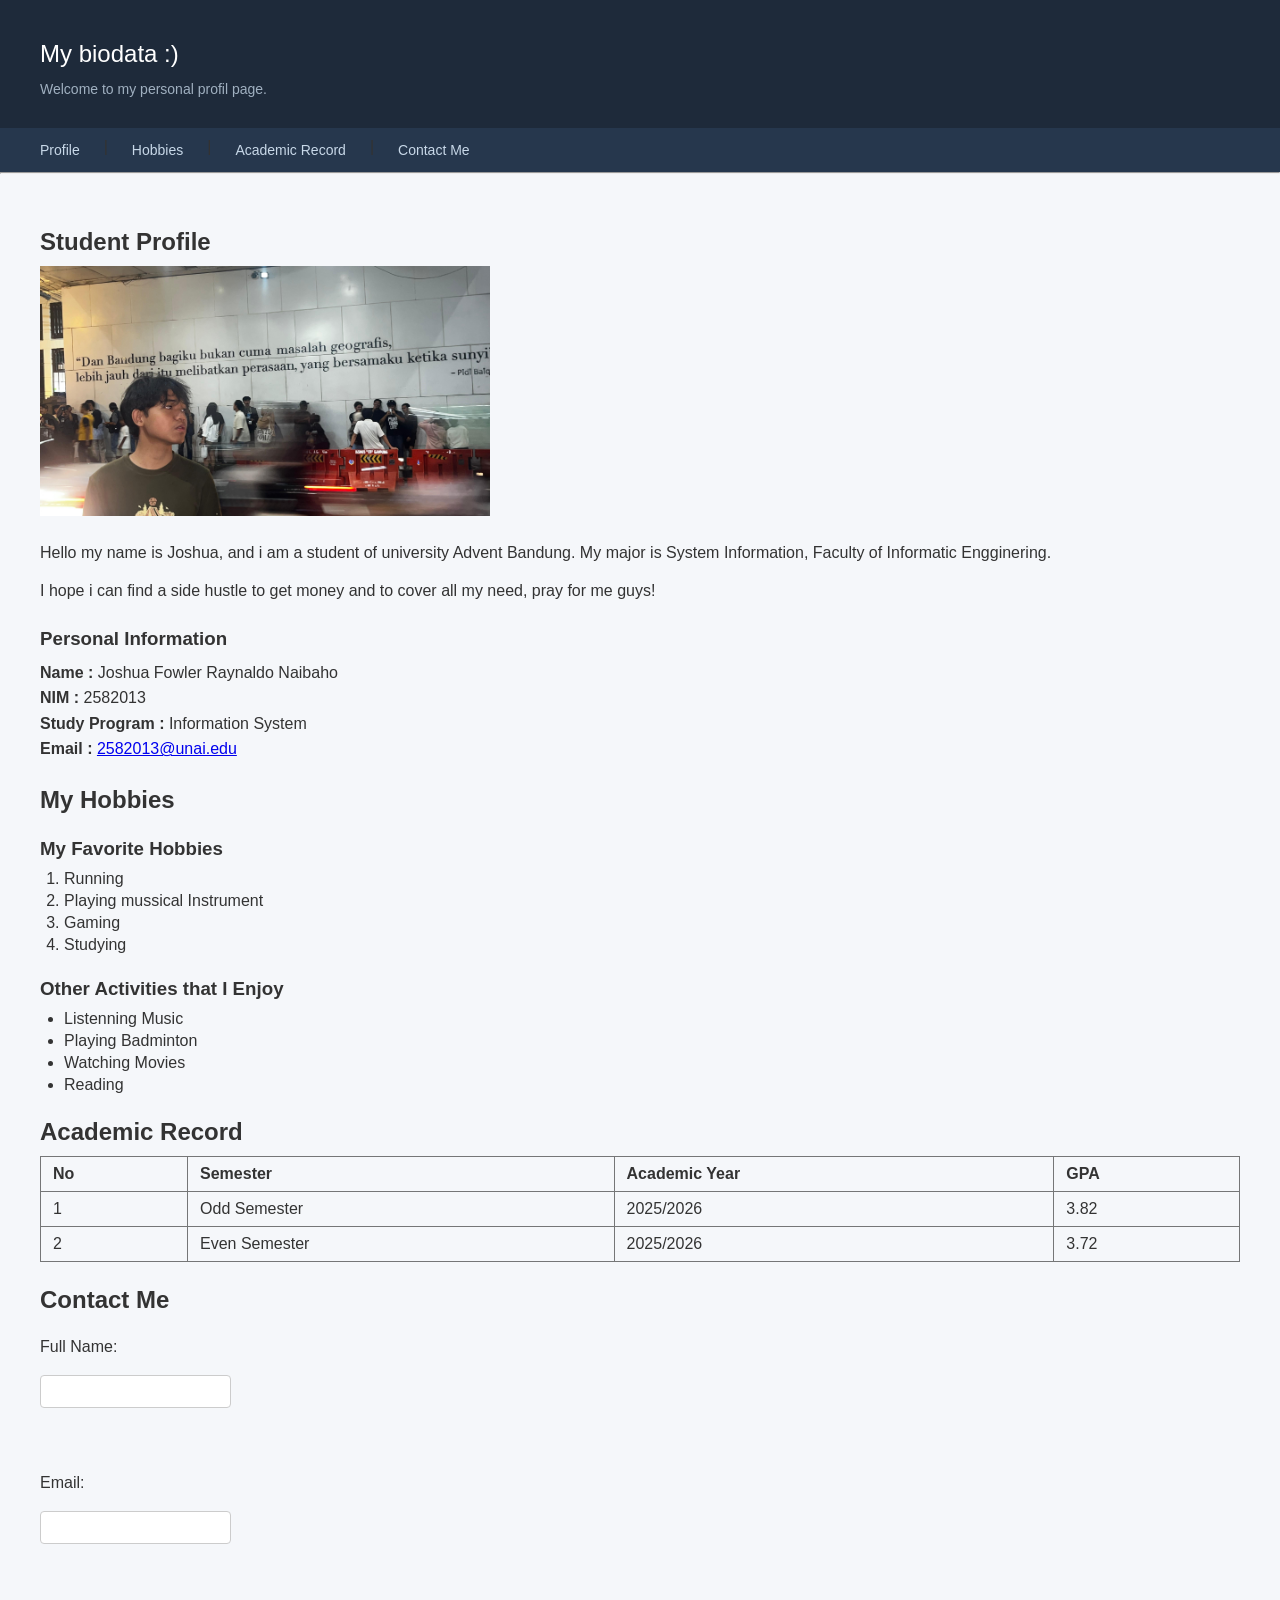
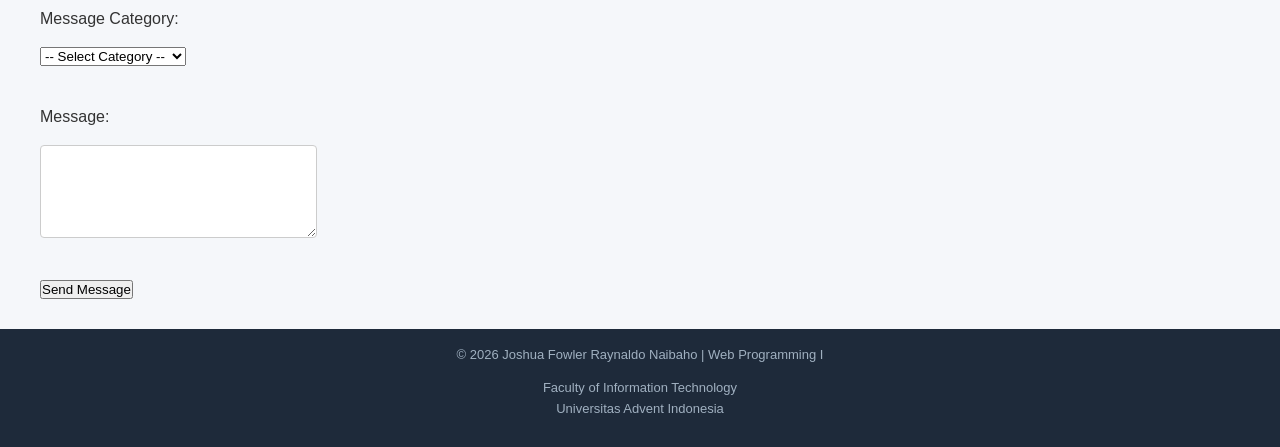
==== About me.html @ 4ed5506d "Add files via upload" ====
<!DOCTYPE html>
<html lang="en">

<head>
    <meta charset="UTF-8">
    <meta name="viewport" content="width=device-width, initial-scale=1.0">
    <title>Student Biodata</title>
    <link rel ="stylesheet" href="style.css">
</head>

<body>

    <header>
        <h1>My biodata :)</h1>
        <p>Welcome to my personal profil page.</p>
    </header>

    <nav>
        <a href="#profile">Profile</a> |
        <a href="#hobbies">Hobbies</a> |
        <a href="#academic">Academic Record</a> |
        <a href="#contact">Contact Me</a>
    </nav>

    <hr>

    <main>
        <section id="profile">
            <h2>Student Profile</h2>
            <img
                src="Foto-Liburan-Bandung.jpeg"
                alt="My photo"
                width="450"
                height="250"
            >
            <br>
            <p>
                Hello my name is Joshua, and i am a student of university Advent Bandung.
                My major is System Information, Faculty of Informatic Engginering.
            </p>
            <p>
                I hope i can find a side hustle to get money and to cover all my need,
                pray for me guys!
            </p>

            <h3>Personal Information</h3>
            <p>
                <strong>Name :</strong> Joshua Fowler Raynaldo Naibaho <br>
                <strong>NIM :</strong> 2582013 <br>
                <strong>Study Program :</strong> Information System <br>
                <strong>Email :</strong>
                <a href="mailto:2582013@unai.edu">2582013@unai.edu</a>
            </p>
        </section>

        <section id="hobbies">
            <h2>My Hobbies</h2>
            <h3>My Favorite Hobbies</h3>
            <ol>
                <li>Running</li>
                <li>Playing mussical Instrument</li>
                <li>Gaming</li>
                <li>Studying</li>
            </ol>
            <h3>Other Activities that I Enjoy</h3>
            <ul>
                <li>Listenning Music</li>
                <li>Playing Badminton</li>
                <li>Watching Movies</li>
                <li>Reading</li>
            </ul>
        </section>

        <section id="academic">
            <h2>Academic Record</h2>
            <table border="1">
                <thead>
                    <tr>
                        <th>No</th>
                        <th>Semester</th>
                        <th>Academic Year</th>
                        <th>GPA</th>
                    </tr>
                </thead>
                <tbody>
                    <tr>
                        <td>1</td>
                        <td>Odd Semester</td>
                        <td>2025/2026</td>
                        <td>3.82</td>
                    </tr>
                    <tr>
                        <td>2</td>
                        <td>Even Semester</td>
                        <td>2025/2026</td>
                        <td>3.72</td>
                    </tr>
                </tbody>
            </table>
        </section>

        <section id="contact">
            <h2>Contact Me</h2>
            <form action="#" method="post">
                <label for="fullName">Full Name:</label><br>
                <input
                    type="text"
                    id="fullName"
                    name="fullName"
                    minlength="3"
                    maxlength="50"
                    required
                ><br><br>

                <label for="email">Email:</label><br>
                <input
                    type="email"
                    id="email"
                    name="email"
                    required
                ><br><br>

                <label for="category">Message Category:</label><br>
                <select id="category" name="category">
                    <option value="">-- Select Category --</option>
                    <option value="academic">Academic</option>
                    <option value="project">Project Collaboration</option>
                    <option value="general">General</option>
                </select><br><br>

                <label for="message">Message:</label><br>
                <textarea
                    id="message"
                    name="message"
                    rows="5"
                    cols="30"
                    minlength="10"
                    maxlength="500"
                    required
                ></textarea><br><br>

                <button type="submit">Send Message</button>
            </form>
        </section>
    </main>

    <footer>
        <p>&copy; 2026 Joshua Fowler Raynaldo Naibaho | Web Programming I</p>

        <p>
            Faculty of Information Technology<br>
            Universitas Advent Indonesia
        </p>
    </footer>
</body>
</html>
---- style.css ----
*{
    margin: 0;
    padding: 0;
    box-sizing: border-box;
}

body {
  font-family: Arial, sans-serif;
  background-color: #f5f7fa;
  color: #333333;
}

/* header */

header {
  background-color: #1e2a3a;
  color: #ffffff;
  padding: 16px 40px;
}

header h1 {
  font-size: 24px;
  font-weight: 500;
}

header p {
  color: #a0b0c0;
  font-size: 14px;
  margin-top: 6px;
}

/* navigation bar */

nav {
  background-color: #26374d;
  padding: 10px 40px;
  display: flex;
  gap: 24px;
}

nav a {
  color: #c8d8e8;
  text-decoration: none;
  font-size: 14px;
  padding: 4px 0;
}

nav a:hover {
  color: #ffffff;
  border-bottom: 2px solid #5b9bd5;
}

/* main */

main {
  padding: 30px 40px;
  background-color: #f5f7fa;
  min-height: 60vh;
}

/* jarak konten */

h1, h2, h3 {
  margin-top: 24px;
  margin-bottom: 10px;
}

p {
  margin-bottom: 12px;
  line-height: 1.6;
}

ul, ol {
  margin-left: 24px;
  margin-bottom: 16px;
}

li {
  margin-bottom: 4px;
}

table {
  border-collapse: collapse;
  width: 100%;
  margin-bottom: 20px;
}

th, td {
  border: 1.5px solid #757677;
  padding: 8px 12px;
  text-align: left;
}

img {
  margin-bottom: 20px;
}

label {
  display: block;
  margin-top: 24px;
  margin-bottom: 1px;
}

input, textarea {
  display: block;
  padding: 8px 10px;
  margin-bottom: 6px;
  border: 1px solid #ccc;
  border-radius: 4px;
}

/* footer */

footer {
  background-color: #1e2a3a;
  color: #a0b0c0;
  text-align: center;
  padding: 16px 40px;
  font-size: 13px;
}
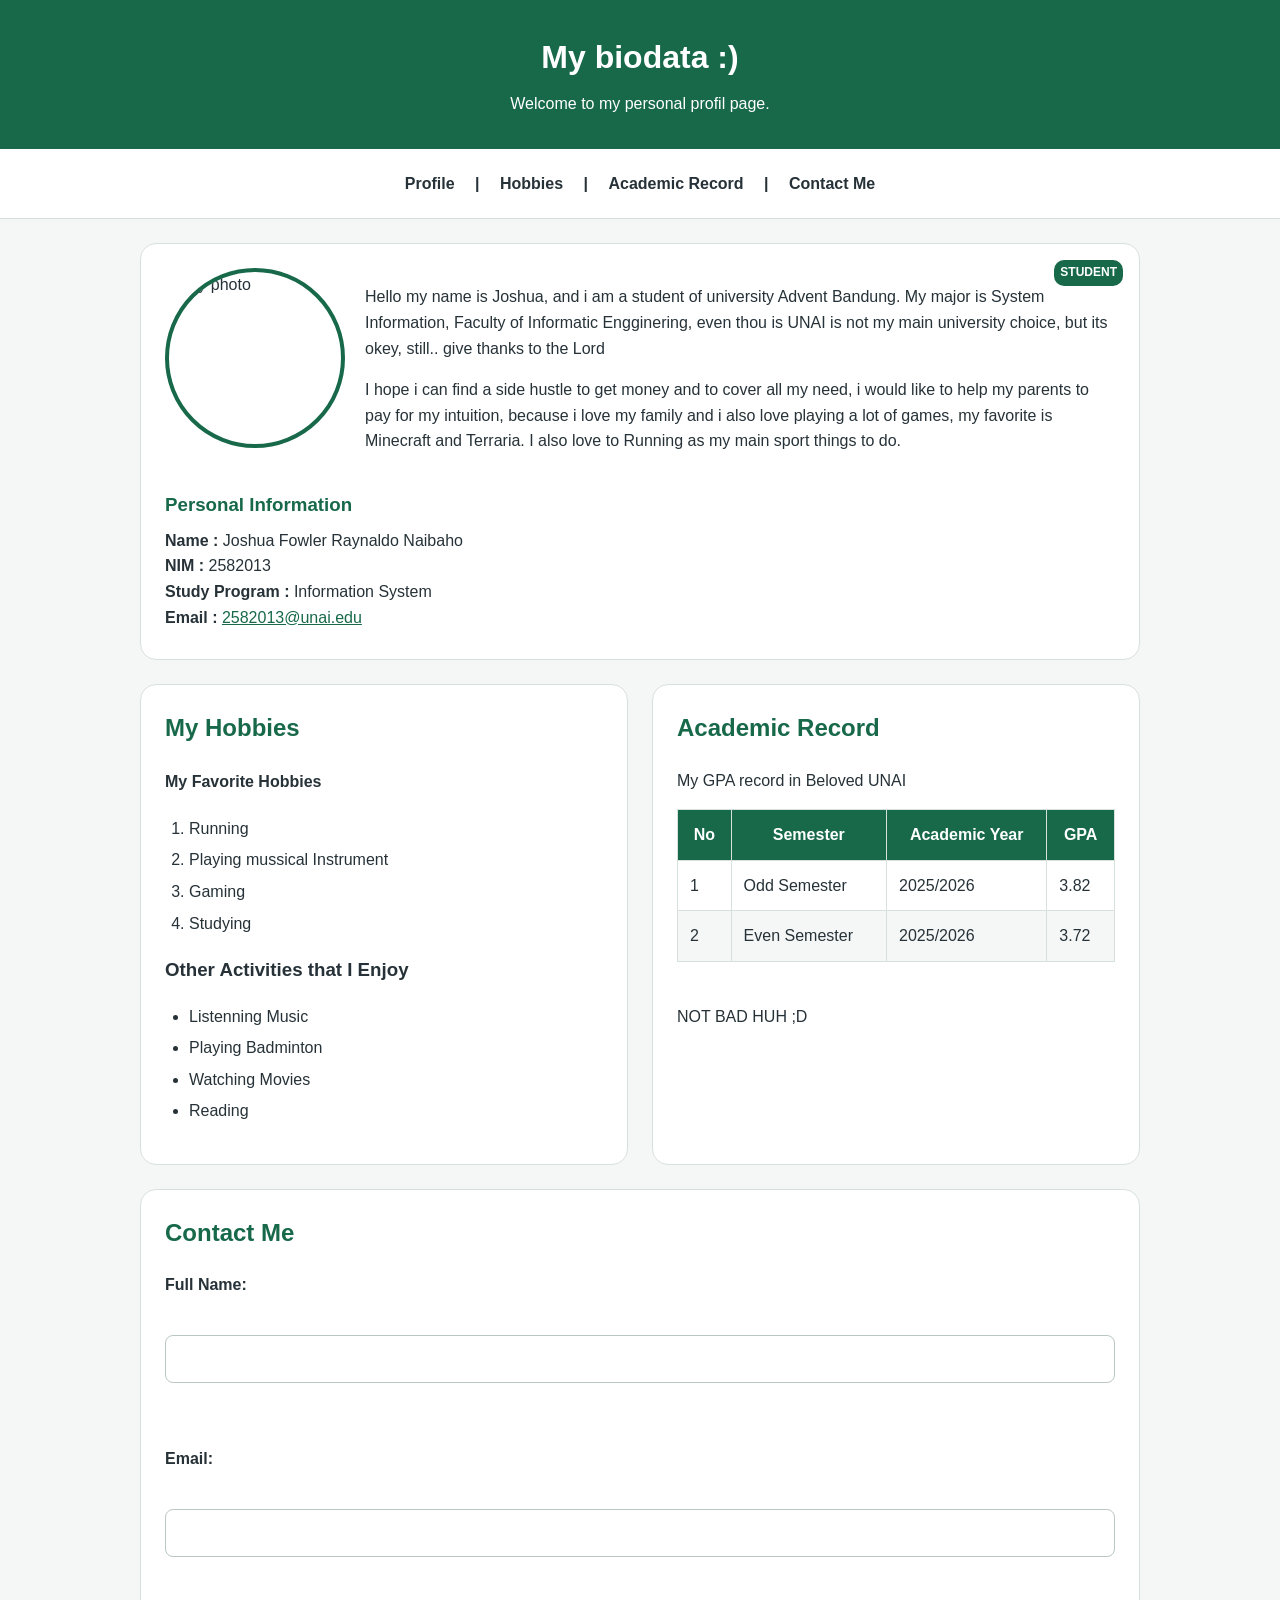
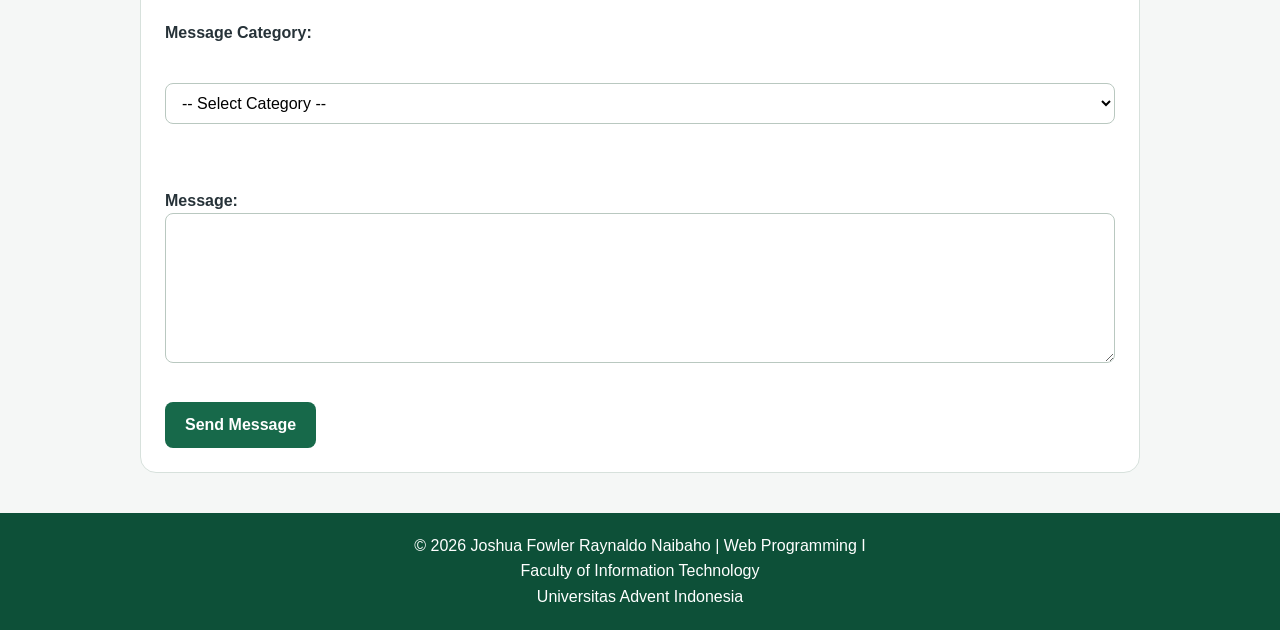
==== commit b7953483: "Menambahkan div class untuk styling" ====
--- a/About me.html
+++ b/About me.html
@@ -1,156 +1,179 @@
-<!DOCTYPE html>
-<html lang="en">
-
-<head>
-    <meta charset="UTF-8">
-    <meta name="viewport" content="width=device-width, initial-scale=1.0">
-    <title>Student Biodata</title>
-    <link rel ="stylesheet" href="style.css">
-</head>
-
-<body>
-
-    <header>
-        <h1>My biodata :)</h1>
-        <p>Welcome to my personal profil page.</p>
-    </header>
-
-    <nav>
-        <a href="#profile">Profile</a> |
-        <a href="#hobbies">Hobbies</a> |
-        <a href="#academic">Academic Record</a> |
-        <a href="#contact">Contact Me</a>
-    </nav>
-
-    <hr>
-
-    <main>
-        <section id="profile">
-            <h2>Student Profile</h2>
-            <img
-                src="Foto-Liburan-Bandung.jpeg"
-                alt="My photo"
-                width="450"
-                height="250"
-            >
-            <br>
-            <p>
-                Hello my name is Joshua, and i am a student of university Advent Bandung.
-                My major is System Information, Faculty of Informatic Engginering.
-            </p>
-            <p>
-                I hope i can find a side hustle to get money and to cover all my need,
-                pray for me guys!
-            </p>
-
-            <h3>Personal Information</h3>
-            <p>
-                <strong>Name :</strong> Joshua Fowler Raynaldo Naibaho <br>
-                <strong>NIM :</strong> 2582013 <br>
-                <strong>Study Program :</strong> Information System <br>
-                <strong>Email :</strong>
-                <a href="mailto:2582013@unai.edu">2582013@unai.edu</a>
-            </p>
-        </section>
-
-        <section id="hobbies">
-            <h2>My Hobbies</h2>
-            <h3>My Favorite Hobbies</h3>
-            <ol>
-                <li>Running</li>
-                <li>Playing mussical Instrument</li>
-                <li>Gaming</li>
-                <li>Studying</li>
-            </ol>
-            <h3>Other Activities that I Enjoy</h3>
-            <ul>
-                <li>Listenning Music</li>
-                <li>Playing Badminton</li>
-                <li>Watching Movies</li>
-                <li>Reading</li>
-            </ul>
-        </section>
-
-        <section id="academic">
-            <h2>Academic Record</h2>
-            <table border="1">
-                <thead>
-                    <tr>
-                        <th>No</th>
-                        <th>Semester</th>
-                        <th>Academic Year</th>
-                        <th>GPA</th>
-                    </tr>
-                </thead>
-                <tbody>
-                    <tr>
-                        <td>1</td>
-                        <td>Odd Semester</td>
-                        <td>2025/2026</td>
-                        <td>3.82</td>
-                    </tr>
-                    <tr>
-                        <td>2</td>
-                        <td>Even Semester</td>
-                        <td>2025/2026</td>
-                        <td>3.72</td>
-                    </tr>
-                </tbody>
-            </table>
-        </section>
-
-        <section id="contact">
-            <h2>Contact Me</h2>
-            <form action="#" method="post">
-                <label for="fullName">Full Name:</label><br>
-                <input
-                    type="text"
-                    id="fullName"
-                    name="fullName"
-                    minlength="3"
-                    maxlength="50"
-                    required
-                ><br><br>
-
-                <label for="email">Email:</label><br>
-                <input
-                    type="email"
-                    id="email"
-                    name="email"
-                    required
-                ><br><br>
-
-                <label for="category">Message Category:</label><br>
-                <select id="category" name="category">
-                    <option value="">-- Select Category --</option>
-                    <option value="academic">Academic</option>
-                    <option value="project">Project Collaboration</option>
-                    <option value="general">General</option>
-                </select><br><br>
-
-                <label for="message">Message:</label><br>
-                <textarea
-                    id="message"
-                    name="message"
-                    rows="5"
-                    cols="30"
-                    minlength="10"
-                    maxlength="500"
-                    required
-                ></textarea><br><br>
-
-                <button type="submit">Send Message</button>
-            </form>
-        </section>
-    </main>
-
-    <footer>
-        <p>&copy; 2026 Joshua Fowler Raynaldo Naibaho | Web Programming I</p>
-
-        <p>
-            Faculty of Information Technology<br>
-            Universitas Advent Indonesia
-        </p>
-    </footer>
-</body>
-</html>
+<!DOCTYPE html>
+<html lang="en">
+
+<head>
+    <meta charset="UTF-8">
+    <meta name="viewport" content="width=device-width, initial-scale=1.0">
+    <title>Student Biodata</title>
+    <link rel ="stylesheet" href="style.css">
+</head>
+
+<body>
+
+    <header>
+        <h1>My biodata :)</h1>
+        <p>Welcome to my personal profil page.</p>
+    </header>
+
+    <nav>
+        <a href="#profile">Profile</a> |
+        <a href="#hobbies">Hobbies</a> |
+        <a href="#academic">Academic Record</a> |
+        <a href="#contact">Contact Me</a>
+    </nav>
+
+
+
+    <main class="content-grid">
+        <section id="profile" class="profile">
+        <span class="badge">STUDENT</span>
+
+            <!-- BAGIAN ATAS: Foto (Kiri) + 2 Paragraf (Kanan) -->
+        <div class="profile-top">
+            <img class="profile-photo" src="profil.png" alt="My photo">
+        
+        <div class="profile-bio">
+            <p>
+                Hello my name is Joshua, and i am a student of university Advent Bandung.
+                My major is System Information, Faculty of Informatic Engginering, 
+                even thou is UNAI is not my main university choice, but its okey, still.. 
+                give thanks to the Lord
+            </p>
+            <p>
+                I hope i can find a side hustle to get money and to cover all my need, 
+                i would like to help my parents to pay for my intuition, because i love my family 
+                and i also love playing a lot of games, my favorite is Minecraft and Terraria. I also 
+                love to Running as my main sport things to do.
+            </p>
+        </div>
+    </div>
+
+    
+    <div class="profile-info">
+        <h3>Personal Information</h3>
+        <p>
+            <strong>Name :</strong> Joshua Fowler Raynaldo Naibaho <br>
+            <strong>NIM :</strong> 2582013 <br>
+            <strong>Study Program :</strong> Information System <br>
+            <strong>Email :</strong> <a href="mailto:2582013@unai.edu">2582013@unai.edu</a>
+        </p>
+    </div>
+</section>
+
+        <section id="hobbies">
+            <h2>My Hobbies</h2>
+            <h4>My Favorite Hobbies</h4>
+
+            <ol>
+                <li>Running</li>
+                <li>Playing mussical Instrument</li>
+                <li>Gaming</li>
+                <li>Studying</li>
+            </ol>
+    
+            <h3>Other Activities that I Enjoy</h3>
+            <ul>
+                <li>Listenning Music</li>
+                <li>Playing Badminton</li>
+                <li>Watching Movies</li>
+                <li>Reading</li>
+            </ul>
+        </section>
+
+        <section id="academic">
+            <h2>Academic Record</h2>
+            <p>My GPA record in Beloved UNAI</p>
+            <div class="table-container">
+                
+            </div>
+            <table>
+                <thead>
+                    <tr>
+                        <th>No</th>
+                        <th>Semester</th>
+                        <th>Academic Year</th>
+                        <th>GPA</th>
+                    </tr>
+                </thead>
+                <tbody>
+                    <tr>
+                        <td>1</td>
+                        <td>Odd Semester</td>
+                        <td>2025/2026</td>
+                        <td>3.82</td>
+                    </tr>
+                    <tr>
+                        <td>2</td>
+                        <td>Even Semester</td>
+                        <td>2025/2026</td>
+                        <td>3.72</td>
+                    </tr>
+                </tbody>
+            </table>
+            <br>
+            <p>NOT BAD HUH ;D</p>
+        </section>
+
+        <section id="contact">
+            <h2>Contact Me</h2>
+            <form action="#" method="post">
+                <div class="form-group">
+                    <label for="fullName">Full Name:</label><br>
+                <input
+                    type="text"
+                    id="fullName"
+                    name="fullName"
+                    minlength="3"
+                    maxlength="50"
+                    required
+                ><br><br>
+                </div>
+
+                <div class="form-group">
+                    <label for="email">Email:</label><br>
+                <input
+                    type="email"
+                    id="email"
+                    name="email"
+                    required
+                ><br><br>
+                </div>
+                
+                <div class="form-group">
+                    <label for="category">Message Category:</label><br>
+                <select id="category" name="category">
+                    <option value="">-- Select Category --</option>
+                    <option value="academic">Academic</option>
+                    <option value="project">Project Collaboration</option>
+                    <option value="general">General</option>
+                </select><br><br>
+                </div>
+                
+                <div class="form-gorup">
+                    <label for="message">Message:</label><br>
+                <textarea
+                    id="message"
+                    name="message"
+                    rows="5"
+                    cols="30"
+                    minlength="10"
+                    maxlength="500"
+                    required
+                ></textarea><br><br>
+                </div>
+                
+                <button type="submit">Send Message</button>
+            </form>
+        </section>
+    </main>
+
+    <footer>
+        <p>&copy; 2026 Joshua Fowler Raynaldo Naibaho | Web Programming I</p>
+
+        <p>
+            Faculty of Information Technology<br>
+            Universitas Advent Indonesia
+        </p>
+    </footer>
+</body>
+</html>
--- a/style.css
+++ b/style.css
@@ -1,121 +1,249 @@
-*{
-    margin: 0;
-    padding: 0;
-    box-sizing: border-box;
-}
-
-body {
-  font-family: Arial, sans-serif;
-  background-color: #f5f7fa;
-  color: #333333;
-}
-
-/* header */
-
-header {
-  background-color: #1e2a3a;
-  color: #ffffff;
-  padding: 16px 40px;
-}
-
-header h1 {
-  font-size: 24px;
-  font-weight: 500;
-}
-
-header p {
-  color: #a0b0c0;
-  font-size: 14px;
-  margin-top: 6px;
-}
-
-/* navigation bar */
-
-nav {
-  background-color: #26374d;
-  padding: 10px 40px;
-  display: flex;
-  gap: 24px;
-}
-
-nav a {
-  color: #c8d8e8;
-  text-decoration: none;
-  font-size: 14px;
-  padding: 4px 0;
-}
-
-nav a:hover {
-  color: #ffffff;
-  border-bottom: 2px solid #5b9bd5;
-}
-
-/* main */
-
-main {
-  padding: 30px 40px;
-  background-color: #f5f7fa;
-  min-height: 60vh;
-}
-
-/* jarak konten */
-
-h1, h2, h3 {
-  margin-top: 24px;
-  margin-bottom: 10px;
-}
-
-p {
-  margin-bottom: 12px;
-  line-height: 1.6;
-}
-
-ul, ol {
-  margin-left: 24px;
-  margin-bottom: 16px;
-}
-
-li {
-  margin-bottom: 4px;
-}
-
-table {
-  border-collapse: collapse;
-  width: 100%;
-  margin-bottom: 20px;
-}
-
-th, td {
-  border: 1.5px solid #757677;
-  padding: 8px 12px;
-  text-align: left;
-}
-
-img {
-  margin-bottom: 20px;
-}
-
-label {
-  display: block;
-  margin-top: 24px;
-  margin-bottom: 1px;
-}
-
-input, textarea {
-  display: block;
-  padding: 8px 10px;
-  margin-bottom: 6px;
-  border: 1px solid #ccc;
-  border-radius: 4px;
-}
-
-/* footer */
-
-footer {
-  background-color: #1e2a3a;
-  color: #a0b0c0;
-  text-align: center;
-  padding: 16px 40px;
-  font-size: 13px;
-}
-
+/* Definisikan Global Styling */
+* {
+    box-sizing: border-box;
+}
+
+body {
+    margin: 0;
+    font-family: Arial, Helvetica, sans-serif;
+    font-size: 1rem;
+    line-height: 1.6;
+    color: #263238;
+    background-color: #f5f7f6;
+}
+
+img {
+    max-width: 100%;
+    height: auto;
+}
+
+a {
+    color: #17694a;
+}
+
+/* Styling untuk Header */
+header {
+    padding: 32px 20px;
+    background-color: #17694a;
+    color: white;
+    text-align: center;
+}
+
+header h1 {
+    margin: 0;
+    font-size: 2rem;
+}
+
+header p {
+    margin: 8px 0 0;
+}
+
+/* Styling untuk Navigation */
+nav {
+    font-weight: bolder;
+    padding: 14px 20px;
+    background-color: white;
+    border-bottom: 1px solid #d7e1dc;
+    text-align: center;
+}
+
+nav a {
+    color:#263238;
+    text-decoration: none;
+    padding: 8px 16px;         
+    border-radius: 6px;         
+    display: inline-block;     
+    transition: all 0.3s ease;
+}
+
+nav a:hover {
+     color:#14513a;
+    text-decoration: underline;
+    transform: translateY(-3px);
+}
+
+/* Styling untuk Main */
+main {
+    width: 90%;
+    max-width: 1000px;
+    margin: 24px auto;
+}
+
+/* Memilih class content-grid */
+.content-grid {
+    display: grid;
+    grid-template-columns: 1fr;
+    gap: 24px;
+}
+
+/* Styling untuk Section - Box */
+section {
+    padding: 24px;
+    background-color: white;
+    border: 1px solid #d7e1dc;
+    border-radius: 16px;
+}
+
+section h2 {
+    margin-top: 0;
+    color: #17694a;
+}
+
+/* Profile Section Flexbox */
+.profile {
+    position: relative;
+    text-align: left;
+}
+
+.profile-top {
+    display: flex;
+    gap: 20px;
+    align-items: flex-start;
+    margin-bottom: 20px; /* Jarak ke Personal Information di bawah */
+}
+
+.profile-photo {
+    width: 180px;
+    aspect-ratio: 1/1;
+    object-fit: cover;
+    border-radius: 50%;
+    border: 4px solid #17694a;
+    flex-shrink: 0;           /* Agar foto tidak memipih saat layar menyempit */
+}
+
+.profile-bio {
+    flex: 1;
+}
+
+.profile-info h2, .profile-info h3 {
+    margin-bottom: 8px;
+    color: #17694a;
+}
+
+.profile-info p {
+    margin: 5px 0;
+}
+
+.badge {
+    position: absolute;
+    top: 16px;
+    right: 16px;
+    padding: 3px 6px;
+    background-color: #17694a;
+    color: white;
+    border-radius: 10px;
+    font-size: 0.75rem;
+    font-weight: bold;
+}
+
+#hobbies ol, #hobbies ul {
+    padding-left: 24px;
+}
+
+#hobbies li {
+    margin-bottom: 6px;
+}
+
+.table-container {
+    width: 100%;
+    overflow-x: auto;
+}
+
+table {
+    width: 100%;
+    border-collapse: collapse;
+}
+
+th, td {
+    padding: 12px;
+    border: 1px solid #d7e1dc;
+}
+
+th {
+    background-color: #17694a;
+    color: white;
+}
+
+tbody tr:nth-child(even) {
+    background-color: #f5f7f6;
+}
+
+form {
+    display: grid;
+    gap: 6px;
+}
+
+.form-group {
+    display: grid;
+    gap: 6px;
+}
+
+label {
+    font-weight: bold;
+}
+
+input, select, textarea {
+    width: 100%;
+    padding: 10px 12px;
+    border: 1px solid #b9c8c0;
+    border-radius: 8px;
+    font: inherit;
+    background-color: white;
+}
+
+textarea {
+    min-height: 120px;
+    resize: vertical;
+}
+
+input:focus, select:focus, textarea:focus {
+    outline: 2px solid #17694a;
+    outline-offset: 2px;
+}
+
+button {
+    width: fit-content;
+    padding: 10px 20px;
+    border: none;
+    border-radius: 8px;
+    background-color: #17694a;
+    color: white;
+    font: inherit;
+    font-weight: bold;
+    cursor: pointer;
+}
+
+button:hover {
+    background-color: #0d5038;
+}
+
+#contact {
+    grid-column: auto;
+}
+
+footer {
+    margin-top: 40px;
+    padding: 20px;
+    background-color: #0d5038;
+    color: white;
+    text-align: center;
+}
+
+footer p {
+    margin: 0;
+}
+
+/* Responsif untuk Layar Laptop / Tablet */
+@media (min-width: 769px) {
+    .profile {
+        flex-direction: row;     /* Foto di KIRI, Teks di KANAN */
+        align-items: flex-start; /* Meratakan posisi atas foto dan teks */
+    }
+    
+    .content-grid {
+        grid-template-columns: repeat(2, minmax(0, 1fr));
+    }
+    
+    .profile { grid-column: 1 / -1; }
+    #contact { grid-column: 1 / -1; }
+}
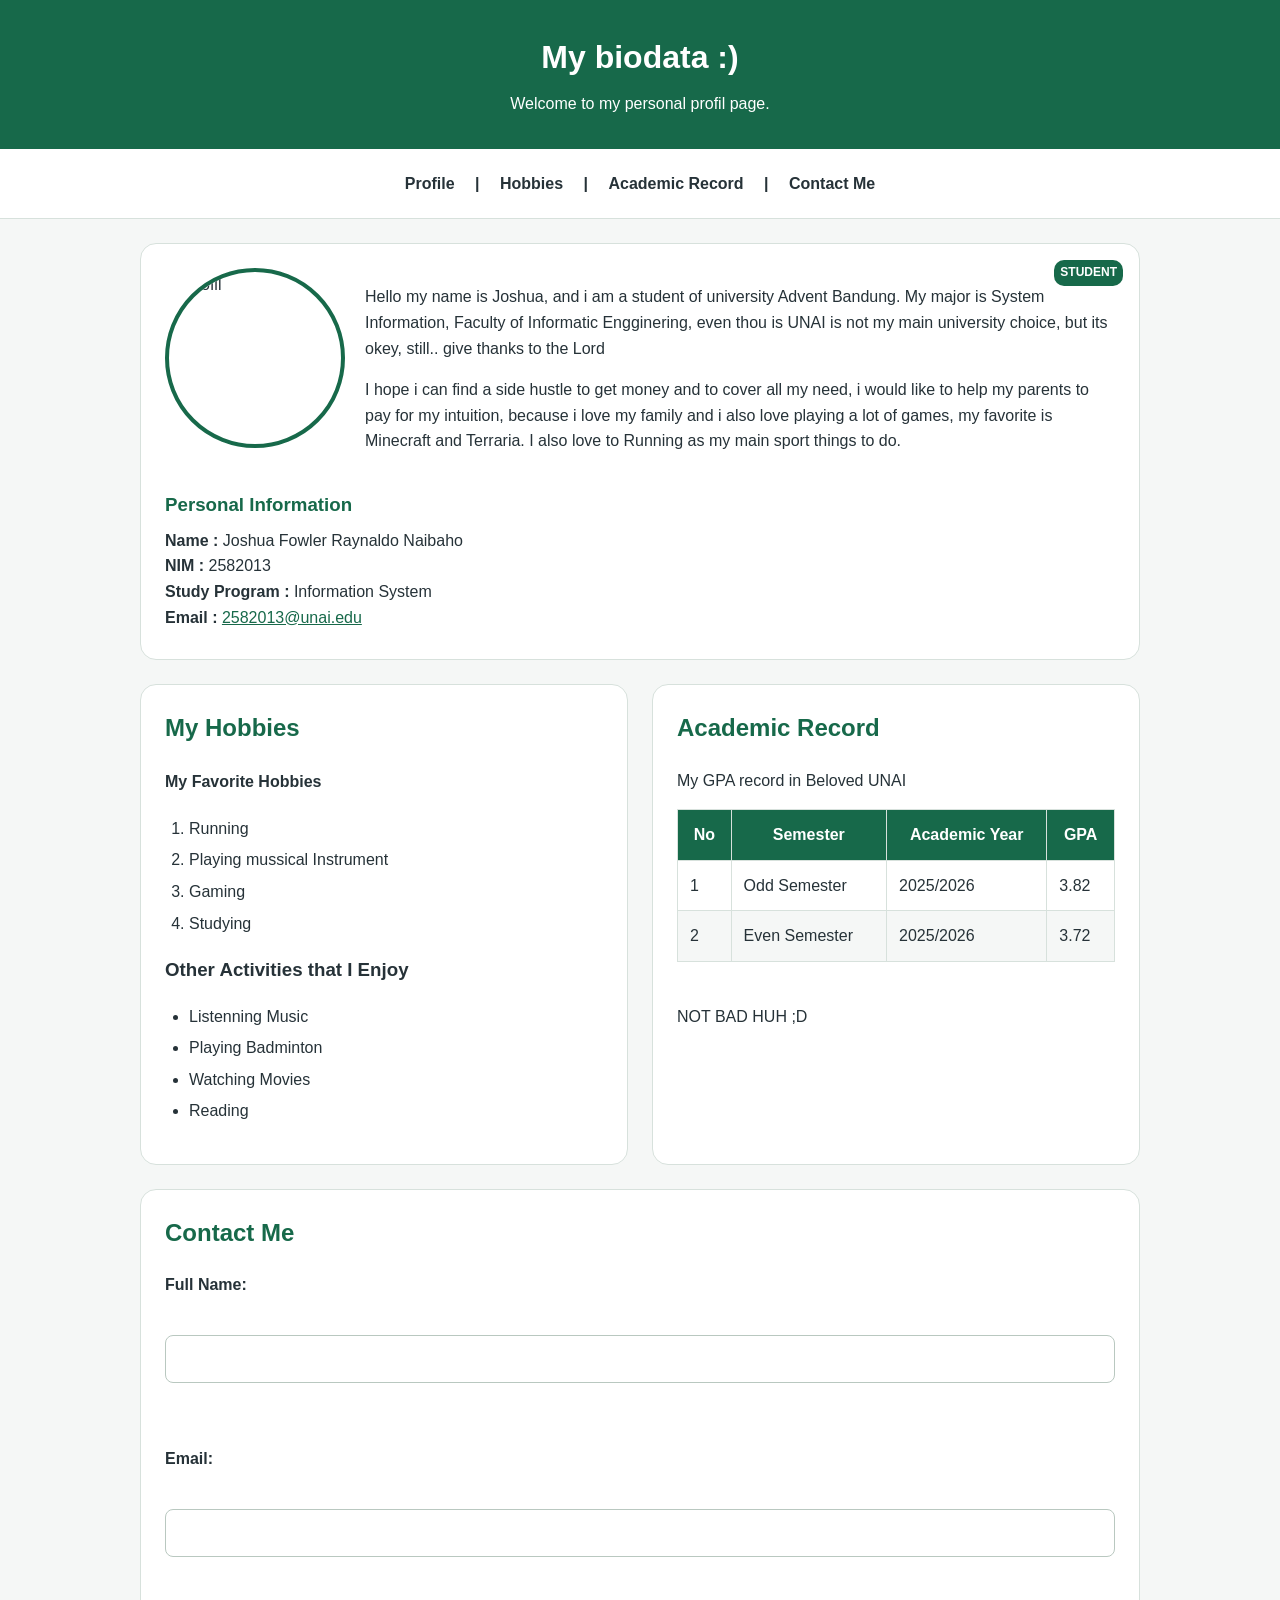
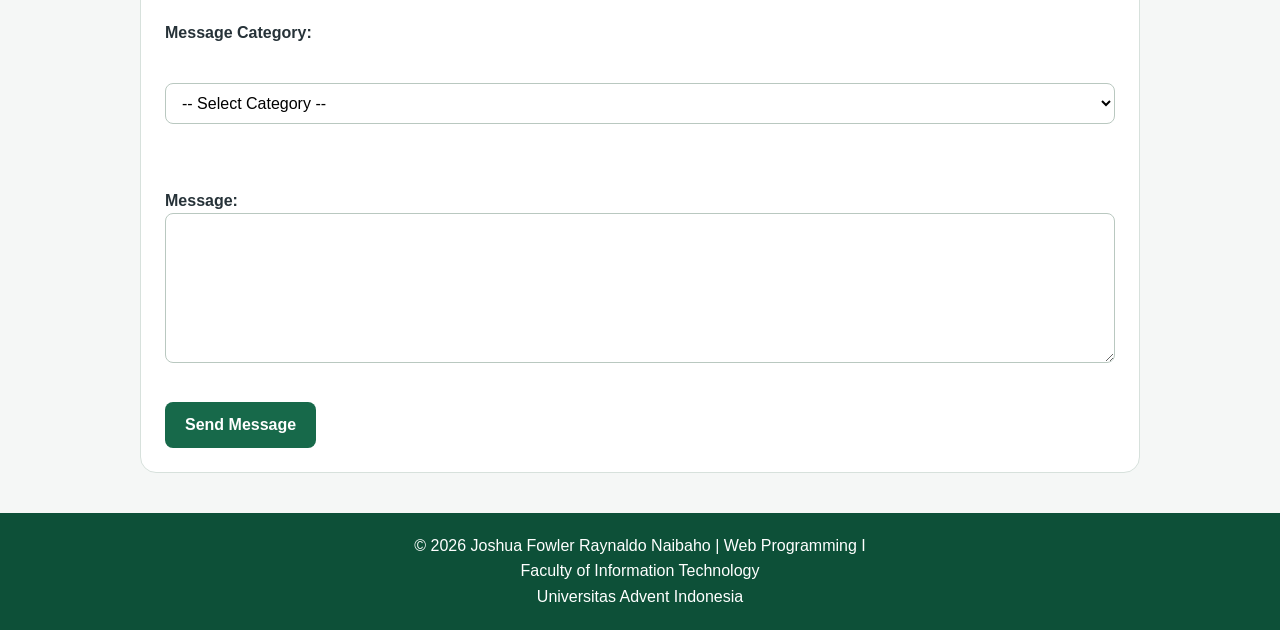
==== commit 9fa3ba88: "memperbaiki gambar" ====
--- a/About me.html
+++ b/About me.html
@@ -30,8 +30,7 @@
 
             <!-- BAGIAN ATAS: Foto (Kiri) + 2 Paragraf (Kanan) -->
         <div class="profile-top">
-            <img class="profile-photo" src="profil.png" alt="My photo">
-        
+            <img class="profile-photo" src="https://i.ibb.co.com/5hB2pS6X/Profil.png" alt="Profil" border="0"></a>
         <div class="profile-bio">
             <p>
                 Hello my name is Joshua, and i am a student of university Advent Bandung.
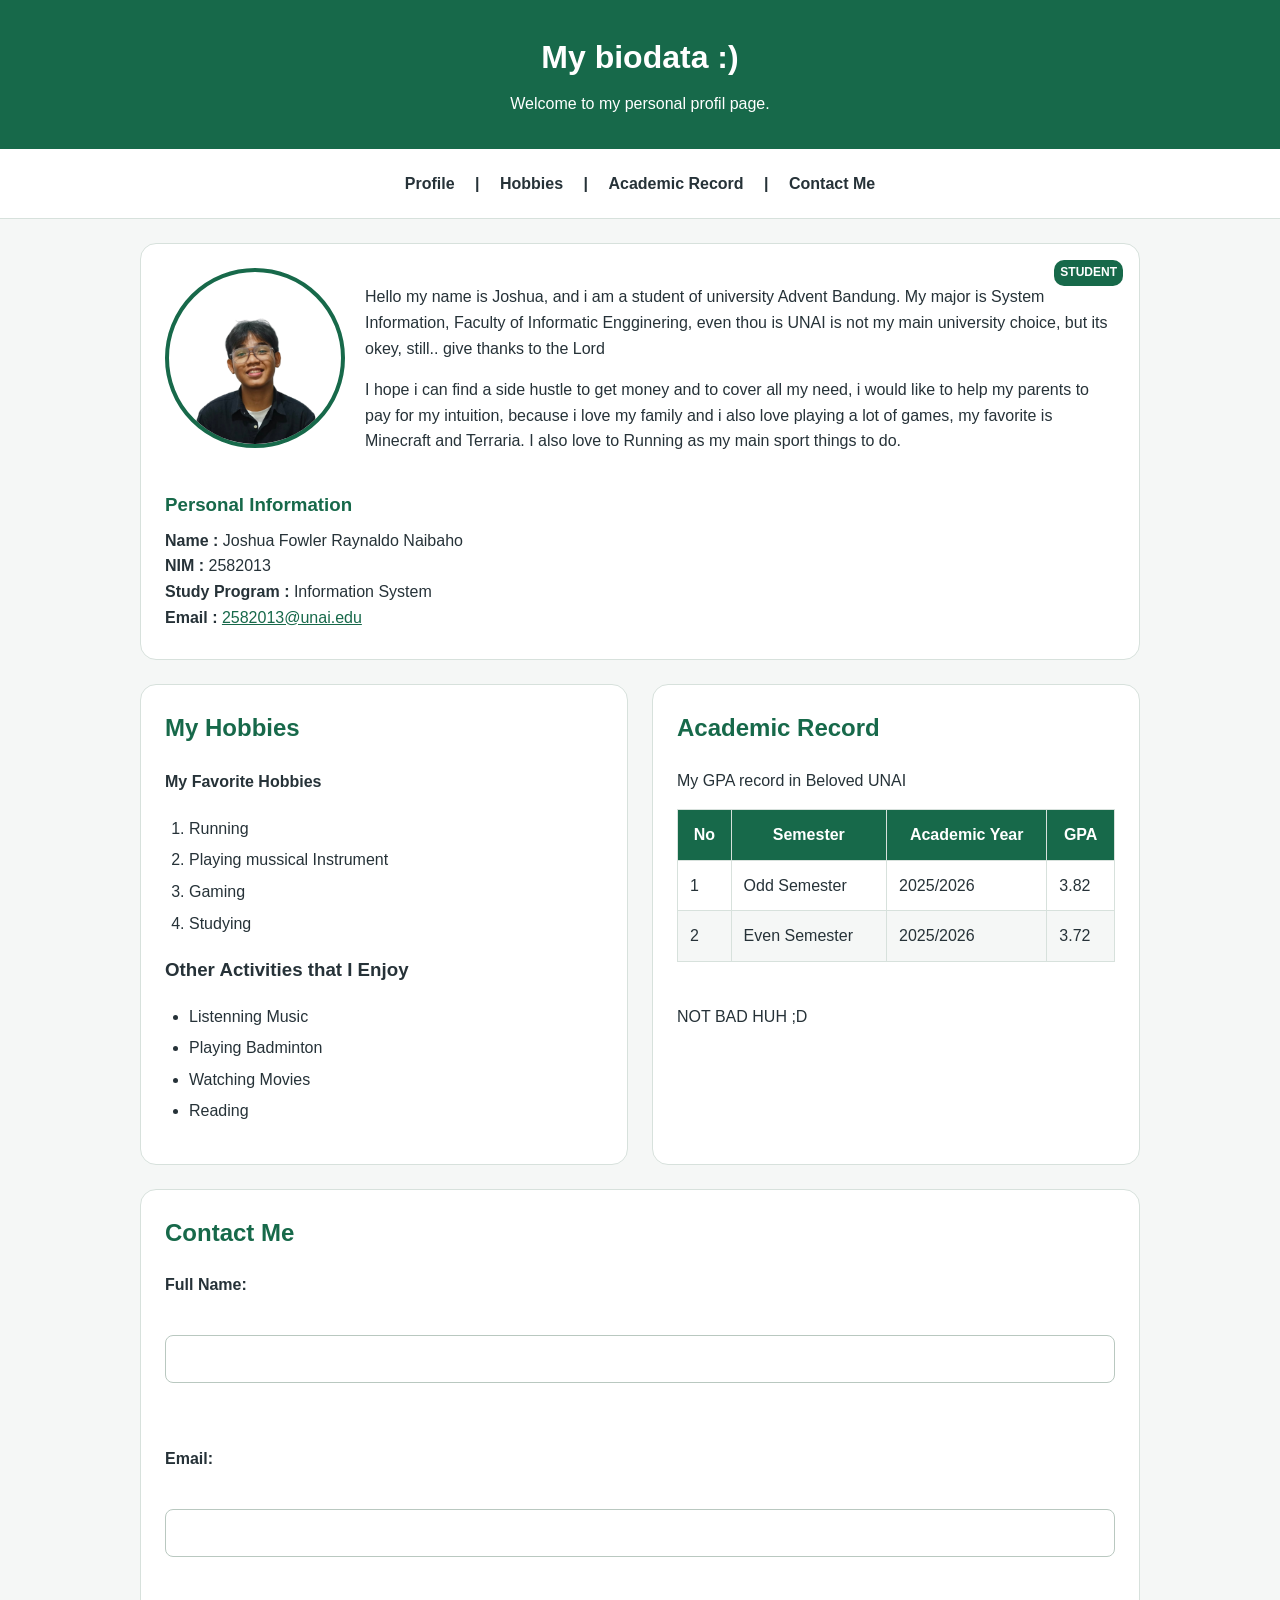
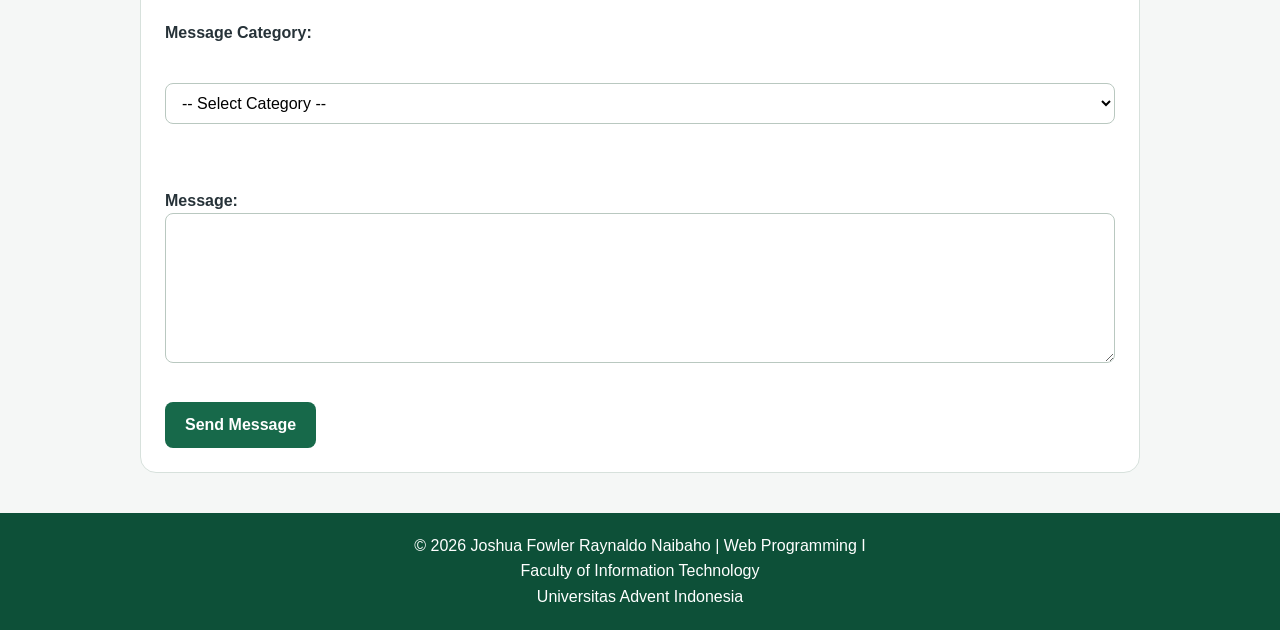
==== commit 479570f2: "perbaiki bug gambar 2" ====
--- a/About me.html
+++ b/About me.html
@@ -30,7 +30,7 @@
 
             <!-- BAGIAN ATAS: Foto (Kiri) + 2 Paragraf (Kanan) -->
         <div class="profile-top">
-            <img class="profile-photo" src="https://i.ibb.co.com/5hB2pS6X/Profil.png" alt="Profil" border="0"></a>
+            <img class="profile-photo" src="Profil.png" alt="Profil" border="0">
         <div class="profile-bio">
             <p>
                 Hello my name is Joshua, and i am a student of university Advent Bandung.
